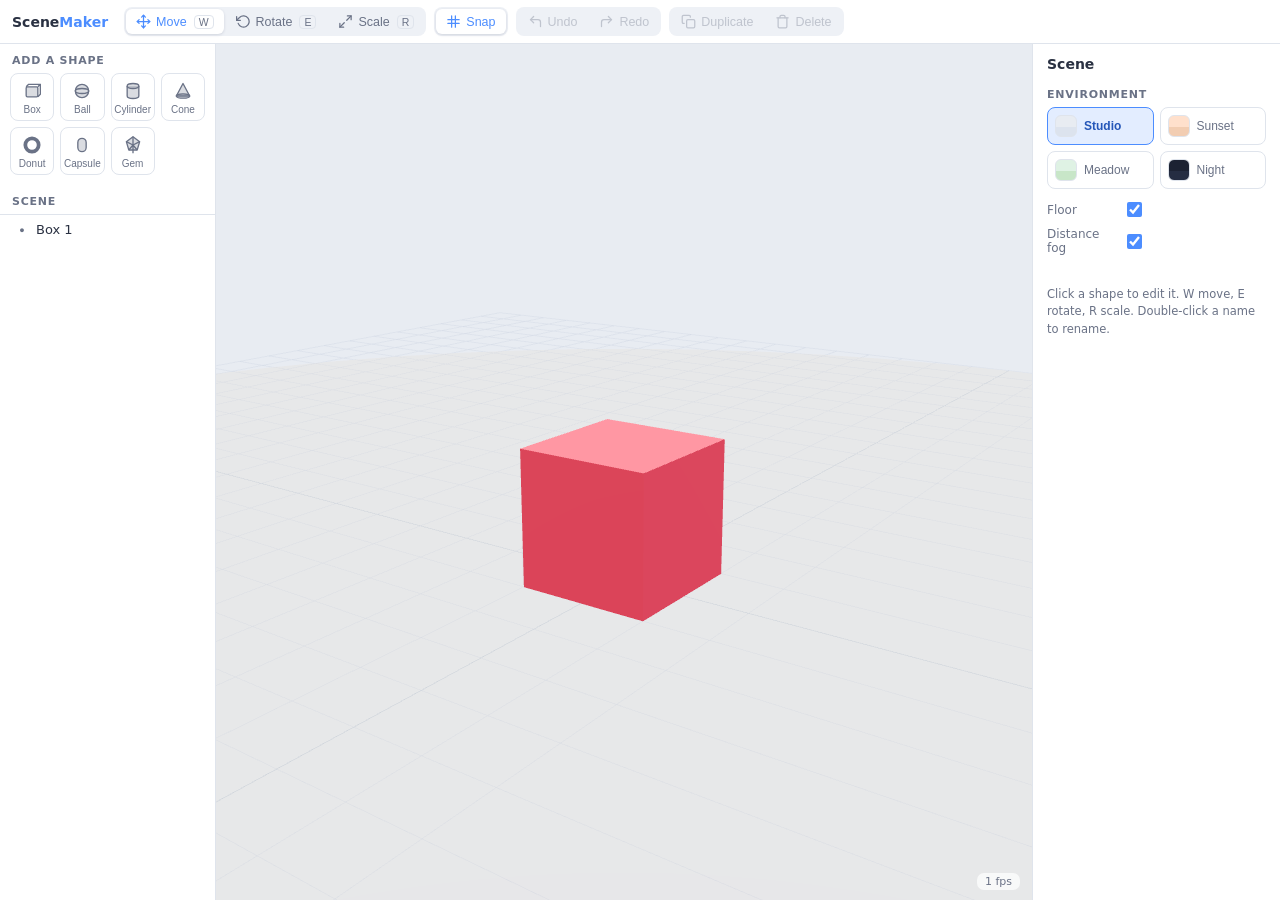
==== index.html @ c8811302 "SceneMaker Phase 1: editor core (scene tree, primitives, gizmos, finishes, environments) + Phase 0 e" ====
<!DOCTYPE html>
<html lang="en">
<head>
<meta charset="utf-8">
<meta name="viewport" content="width=device-width, initial-scale=1">
<title>SceneMaker</title>
<link rel="stylesheet" href="css/editor.css?v=1">
</head>
<body>
<div id="topbar">
  <span class="logo">Scene<em>Maker</em></span>
  <div class="tb-group">
    <button class="tb-btn" id="tb-move" title="Move (W)">
      <svg viewBox="0 0 24 24" fill="none" stroke="currentColor" stroke-width="2" stroke-linecap="round" stroke-linejoin="round"><polyline points="5 9 2 12 5 15"/><polyline points="9 5 12 2 15 5"/><polyline points="15 19 12 22 9 19"/><polyline points="19 9 22 12 19 15"/><line x1="2" y1="12" x2="22" y2="12"/><line x1="12" y1="2" x2="12" y2="22"/></svg>
      Move<span class="kbd">W</span>
    </button>
    <button class="tb-btn" id="tb-rotate" title="Rotate (E)">
      <svg viewBox="0 0 24 24" fill="none" stroke="currentColor" stroke-width="2" stroke-linecap="round" stroke-linejoin="round"><polyline points="1 4 1 10 7 10"/><path d="M3.51 15a9 9 0 1 0 2.13-9.36L1 10"/></svg>
      Rotate<span class="kbd">E</span>
    </button>
    <button class="tb-btn" id="tb-scale" title="Scale (R)">
      <svg viewBox="0 0 24 24" fill="none" stroke="currentColor" stroke-width="2" stroke-linecap="round" stroke-linejoin="round"><polyline points="15 3 21 3 21 9"/><polyline points="9 21 3 21 3 15"/><line x1="21" y1="3" x2="14" y2="10"/><line x1="3" y1="21" x2="10" y2="14"/></svg>
      Scale<span class="kbd">R</span>
    </button>
  </div>
  <div class="tb-group">
    <button class="tb-btn" id="tb-snap" title="Snap to grid">
      <svg viewBox="0 0 24 24" fill="none" stroke="currentColor" stroke-width="2" stroke-linecap="round"><path d="M3 9h18M3 15h18M9 3v18M15 3v18"/></svg>
      Snap
    </button>
  </div>
  <div class="tb-group">
    <button class="tb-btn" id="tb-undo" title="Undo (Ctrl+Z)">
      <svg viewBox="0 0 24 24" fill="none" stroke="currentColor" stroke-width="2" stroke-linecap="round" stroke-linejoin="round"><polyline points="9 14 4 9 9 4"/><path d="M20 20v-7a4 4 0 0 0-4-4H4"/></svg>
      Undo
    </button>
    <button class="tb-btn" id="tb-redo" title="Redo (Ctrl+Y)">
      <svg viewBox="0 0 24 24" fill="none" stroke="currentColor" stroke-width="2" stroke-linecap="round" stroke-linejoin="round"><polyline points="15 14 20 9 15 4"/><path d="M4 20v-7a4 4 0 0 1 4-4h12"/></svg>
      Redo
    </button>
  </div>
  <div class="tb-group">
    <button class="tb-btn" id="tb-dup" title="Duplicate (Ctrl+D)">
      <svg viewBox="0 0 24 24" fill="none" stroke="currentColor" stroke-width="2" stroke-linecap="round" stroke-linejoin="round"><rect x="9" y="9" width="13" height="13" rx="2"/><path d="M5 15H4a2 2 0 0 1-2-2V4a2 2 0 0 1 2-2h9a2 2 0 0 1 2 2v1"/></svg>
      Duplicate
    </button>
    <button class="tb-btn" id="tb-del" title="Delete (Del)">
      <svg viewBox="0 0 24 24" fill="none" stroke="currentColor" stroke-width="2" stroke-linecap="round" stroke-linejoin="round"><polyline points="3 6 5 6 21 6"/><path d="M19 6v14a2 2 0 0 1-2 2H7a2 2 0 0 1-2-2V6m3 0V4a2 2 0 0 1 2-2h4a2 2 0 0 1 2 2v2"/></svg>
      Delete
    </button>
  </div>
  <div class="tb-spacer"></div>
</div>

<div id="left">
  <h4>Add a shape</h4>
  <div id="add-palette"></div>
  <h4>Scene</h4>
  <div id="tree"></div>
  <div id="tree-empty">Your scene is empty.<br>Add a shape above!</div>
</div>

<div id="center">
  <canvas id="viewport"></canvas>
  <div id="fps"></div>
</div>

<div id="right">
  <div id="props"></div>
</div>

<script type="importmap">
  { "imports": { "three": "./vendor/three/three.module.min.js" } }
</script>
<script type="module" src="./js/app.mjs?v=1"></script>
<script>
  setInterval(function () {
    var el = document.getElementById('fps')
    if (el && window.SceneMakerApp) el.textContent = Math.round(1000 / SceneMakerApp.stats().frameMs) + ' fps'
  }, 500)
</script>
</body>
</html>
---- css/editor.css ----
/* SceneMaker editor. Light, soft, matches the platform's pastel look. */

:root {
  --bg: #eef1f6;
  --panel: #ffffff;
  --panel-border: #dfe4ec;
  --text: #2a3142;
  --text-dim: #6a7286;
  --accent: #4c8dff;
  --accent-soft: #e3edff;
  --danger: #e05c74;
  --radius: 10px;
}

* { box-sizing: border-box; }
html, body { margin: 0; height: 100%; overflow: hidden; }
body {
  font-family: system-ui, -apple-system, "Segoe UI", sans-serif;
  font-size: 13px;
  color: var(--text);
  background: var(--bg);
  display: grid;
  grid-template-rows: 44px 1fr;
  grid-template-columns: 216px 1fr 248px;
  grid-template-areas: "top top top" "left center right";
}

/* ---------------------------------------------------------------- topbar */
#topbar {
  grid-area: top;
  display: flex;
  align-items: center;
  gap: 8px;
  padding: 0 12px;
  background: var(--panel);
  border-bottom: 1px solid var(--panel-border);
}
#topbar .logo { font-weight: 700; font-size: 14px; margin-right: 8px; }
#topbar .logo em { color: var(--accent); font-style: normal; }
.tb-group { display: flex; gap: 2px; background: var(--bg); border-radius: 8px; padding: 2px; }
.tb-btn {
  border: 0; background: transparent; color: var(--text-dim);
  padding: 5px 10px; border-radius: 6px; cursor: pointer; font-size: 12.5px;
  display: flex; align-items: center; gap: 5px;
}
.tb-btn:hover { color: var(--text); }
.tb-btn.active { background: var(--panel); color: var(--accent); box-shadow: 0 1px 3px rgba(40,50,80,0.15); }
.tb-btn:disabled { opacity: 0.35; cursor: default; }
.tb-btn svg { width: 15px; height: 15px; }
.tb-spacer { flex: 1; }
.kbd { color: var(--text-dim); font-size: 10.5px; border: 1px solid var(--panel-border); border-radius: 4px; padding: 0 4px; margin-left: 2px; }

/* ---------------------------------------------------------------- left */
#left {
  grid-area: left;
  background: var(--panel);
  border-right: 1px solid var(--panel-border);
  display: flex;
  flex-direction: column;
  min-height: 0;
}
#left h4, #right h4 {
  margin: 0; padding: 10px 12px 6px;
  font-size: 11px; text-transform: uppercase; letter-spacing: 0.07em;
  color: var(--text-dim);
}
#add-palette {
  display: grid;
  grid-template-columns: repeat(4, 1fr);
  gap: 6px;
  padding: 0 10px 10px;
}
.add-btn {
  border: 1px solid var(--panel-border);
  background: var(--panel);
  border-radius: 8px;
  padding: 7px 2px 5px;
  cursor: pointer;
  color: var(--text-dim);
  display: flex; flex-direction: column; align-items: center; gap: 3px;
  font-size: 10px;
}
.add-btn:hover { border-color: var(--accent); color: var(--accent); background: var(--accent-soft); }
.add-btn svg { width: 20px; height: 20px; }

#tree { flex: 1; overflow-y: auto; padding: 2px 6px 10px; border-top: 1px solid var(--panel-border); }
#tree-empty { color: var(--text-dim); text-align: center; padding: 18px 10px; font-size: 12px; }
.tree-row {
  display: flex; align-items: center; gap: 6px;
  padding: 5px 8px; border-radius: 7px; cursor: pointer;
  user-select: none;
}
.tree-row:hover { background: var(--bg); }
.tree-row.selected { background: var(--accent-soft); color: #2456b8; }
.tree-row.hidden-obj .tree-name { opacity: 0.45; }
.tree-row .eye {
  border: 0; background: none; cursor: pointer; color: var(--text-dim);
  font-size: 9px; width: 16px; padding: 0;
}
.tree-row.selected .eye { color: #2456b8; }
.tree-name { flex: 1; overflow: hidden; text-overflow: ellipsis; white-space: nowrap; }
.tree-row input { flex: 1; min-width: 0; font-size: 12.5px; border: 1px solid var(--accent); border-radius: 5px; padding: 2px 5px; }

/* ---------------------------------------------------------------- center */
#center { grid-area: center; position: relative; min-width: 0; }
#viewport { position: absolute; inset: 0; width: 100%; height: 100%; display: block; touch-action: none; outline: none; }
#fps {
  position: absolute; bottom: 10px; right: 12px;
  background: rgba(255,255,255,0.72); border-radius: 7px; padding: 2px 8px;
  font-size: 11px; color: var(--text-dim); pointer-events: none;
}

/* ---------------------------------------------------------------- right */
#right {
  grid-area: right;
  background: var(--panel);
  border-left: 1px solid var(--panel-border);
  overflow-y: auto;
  padding-bottom: 16px;
}
#props h3 {
  margin: 0; padding: 12px 14px 4px; font-size: 14px;
  overflow: hidden; text-overflow: ellipsis; white-space: nowrap;
}
.prop-section { padding: 4px 14px 8px; }
.prop-section h4 { padding: 8px 0 6px !important; }
.prop-row { display: flex; align-items: center; gap: 8px; margin-bottom: 7px; }
.prop-row label { width: 68px; flex-shrink: 0; color: var(--text-dim); font-size: 12px; }
.prop-row input[type="range"] { flex: 1; accent-color: var(--accent); min-width: 0; }
.prop-row input[type="color"] { width: 44px; height: 26px; border: 1px solid var(--panel-border); border-radius: 6px; padding: 1px; background: var(--panel); cursor: pointer; }
.prop-row input[type="checkbox"] { accent-color: var(--accent); width: 15px; height: 15px; }
.vec3 { display: flex; gap: 4px; flex: 1; min-width: 0; }
.vec3 input {
  width: 100%; min-width: 0; font-size: 12px;
  border: 1px solid var(--panel-border); border-radius: 6px; padding: 4px 2px 4px 6px;
  color: var(--text);
}
.vec3 input:focus { border-color: var(--accent); outline: none; }

.finish-grid { display: grid; grid-template-columns: repeat(4, 1fr); gap: 5px; margin-bottom: 10px; }
.finish-btn {
  border: 1px solid var(--panel-border); background: var(--panel); border-radius: 7px;
  padding: 6px 2px; font-size: 11px; cursor: pointer; color: var(--text-dim);
}
.finish-btn:hover { border-color: var(--accent); color: var(--accent); }
.finish-btn.active { background: var(--accent-soft); border-color: var(--accent); color: #2456b8; font-weight: 600; }

.env-grid { display: grid; grid-template-columns: 1fr 1fr; gap: 6px; margin-bottom: 10px; }
.env-btn {
  border: 1px solid var(--panel-border); background: var(--panel); border-radius: 8px;
  padding: 7px; font-size: 12px; cursor: pointer; color: var(--text-dim);
  display: flex; align-items: center; gap: 7px;
}
.env-btn:hover { border-color: var(--accent); }
.env-btn.active { border-color: var(--accent); color: #2456b8; font-weight: 600; background: var(--accent-soft); }
.env-chip { width: 22px; height: 22px; border-radius: 6px; border: 1px solid var(--panel-border); flex-shrink: 0; }

.panel-hint { color: var(--text-dim); font-size: 11.5px; line-height: 1.55; padding: 4px 14px; }

/* Narrow screens: stack panels over the viewport edges. */
@media (max-width: 860px) {
  body { grid-template-columns: 176px 1fr 210px; }
  #add-palette { grid-template-columns: repeat(3, 1fr); }
  .prop-row label { width: 52px; }
}
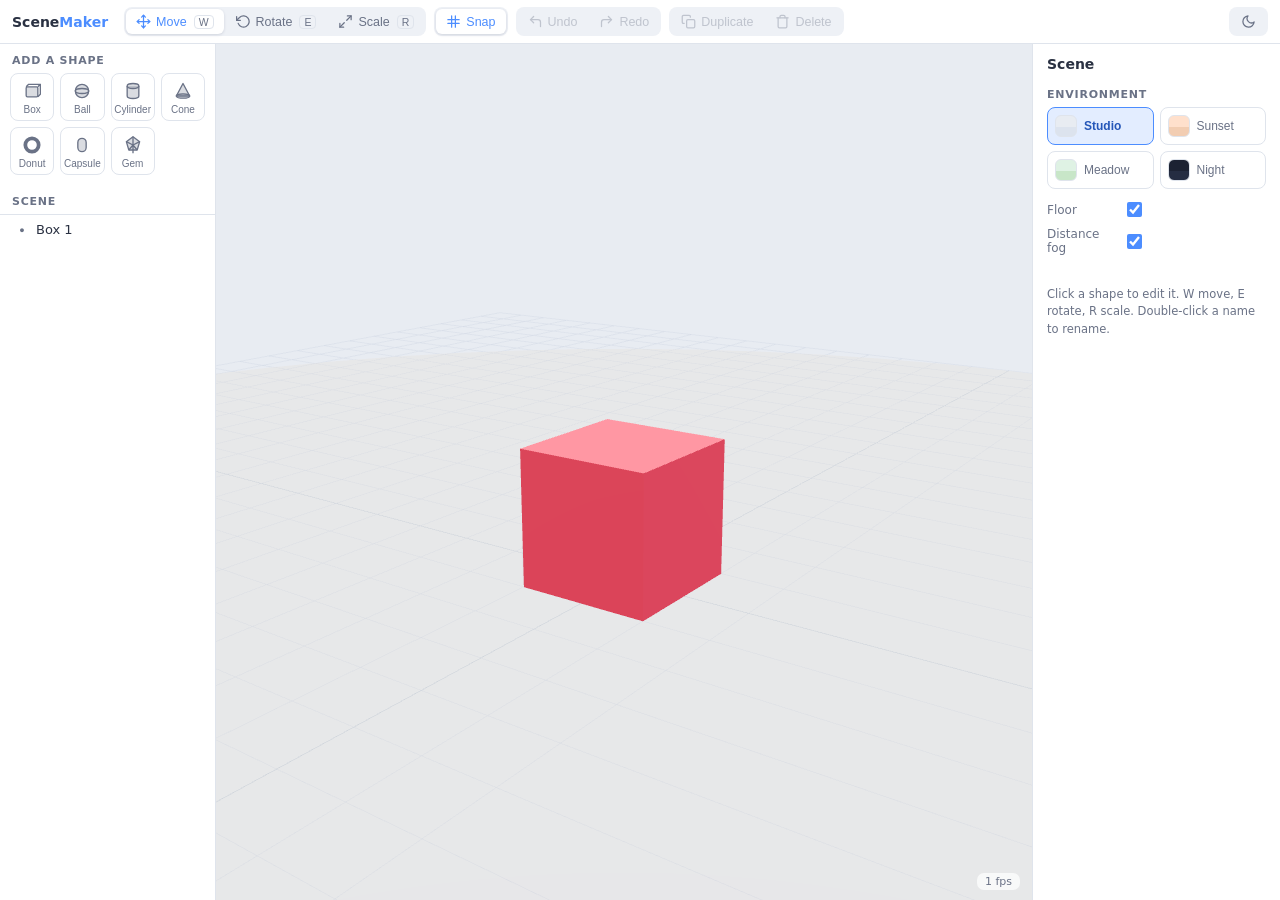
==== commit d7175d58: "Dark mode: data-theme variable palette, topbar toggle with per-app override, setDefaultTheme surface" ====
--- a/index.html
+++ b/index.html
@@ -4,7 +4,7 @@
 <meta charset="utf-8">
 <meta name="viewport" content="width=device-width, initial-scale=1">
 <title>SceneMaker</title>
-<link rel="stylesheet" href="css/editor.css?v=1">
+<link rel="stylesheet" href="css/editor.css?v=2">
 </head>
 <body>
 <div id="topbar">
@@ -50,6 +50,12 @@
     </button>
   </div>
   <div class="tb-spacer"></div>
+  <div class="tb-group">
+    <button class="tb-btn" id="tb-theme" title="Light / dark mode">
+      <svg id="theme-icon-moon" viewBox="0 0 24 24" fill="none" stroke="currentColor" stroke-width="2" stroke-linecap="round" stroke-linejoin="round"><path d="M21 12.79A9 9 0 1 1 11.21 3 7 7 0 0 0 21 12.79z"/></svg>
+      <svg id="theme-icon-sun" style="display:none" viewBox="0 0 24 24" fill="none" stroke="currentColor" stroke-width="2" stroke-linecap="round" stroke-linejoin="round"><circle cx="12" cy="12" r="5"/><line x1="12" y1="1" x2="12" y2="3"/><line x1="12" y1="21" x2="12" y2="23"/><line x1="4.22" y1="4.22" x2="5.64" y2="5.64"/><line x1="18.36" y1="18.36" x2="19.78" y2="19.78"/><line x1="1" y1="12" x2="3" y2="12"/><line x1="21" y1="12" x2="23" y2="12"/><line x1="4.22" y1="19.78" x2="5.64" y2="18.36"/><line x1="18.36" y1="5.64" x2="19.78" y2="4.22"/></svg>
+    </button>
+  </div>
 </div>
 
 <div id="left">
@@ -72,7 +78,7 @@
 <script type="importmap">
   { "imports": { "three": "./vendor/three/three.module.min.js" } }
 </script>
-<script type="module" src="./js/app.mjs?v=1"></script>
+<script type="module" src="./js/app.mjs?v=2"></script>
 <script>
   setInterval(function () {
     var el = document.getElementById('fps')
--- a/css/editor.css
+++ b/css/editor.css
@@ -7,9 +7,24 @@
   --text: #2a3142;
   --text-dim: #6a7286;
   --accent: #4c8dff;
+  --accent-strong: #2456b8;
   --accent-soft: #e3edff;
   --danger: #e05c74;
+  --chip-bg: rgba(255, 255, 255, 0.72);
   --radius: 10px;
+}
+
+:root[data-theme="dark"] {
+  --bg: #14171e;
+  --panel: #1d222c;
+  --panel-border: #2b3140;
+  --text: #dde3ee;
+  --text-dim: #8d97ab;
+  --accent: #5c9aff;
+  --accent-strong: #9cc0ff;
+  --accent-soft: #223049;
+  --danger: #ef7089;
+  --chip-bg: rgba(29, 34, 44, 0.78);
 }
 
 * { box-sizing: border-box; }
@@ -91,22 +106,22 @@
   user-select: none;
 }
 .tree-row:hover { background: var(--bg); }
-.tree-row.selected { background: var(--accent-soft); color: #2456b8; }
+.tree-row.selected { background: var(--accent-soft); color: var(--accent-strong); }
 .tree-row.hidden-obj .tree-name { opacity: 0.45; }
 .tree-row .eye {
   border: 0; background: none; cursor: pointer; color: var(--text-dim);
   font-size: 9px; width: 16px; padding: 0;
 }
-.tree-row.selected .eye { color: #2456b8; }
+.tree-row.selected .eye { color: var(--accent-strong); }
 .tree-name { flex: 1; overflow: hidden; text-overflow: ellipsis; white-space: nowrap; }
-.tree-row input { flex: 1; min-width: 0; font-size: 12.5px; border: 1px solid var(--accent); border-radius: 5px; padding: 2px 5px; }
+.tree-row input { flex: 1; min-width: 0; font-size: 12.5px; border: 1px solid var(--accent); border-radius: 5px; padding: 2px 5px; color: var(--text); background: var(--bg); }
 
 /* ---------------------------------------------------------------- center */
 #center { grid-area: center; position: relative; min-width: 0; }
 #viewport { position: absolute; inset: 0; width: 100%; height: 100%; display: block; touch-action: none; outline: none; }
 #fps {
   position: absolute; bottom: 10px; right: 12px;
-  background: rgba(255,255,255,0.72); border-radius: 7px; padding: 2px 8px;
+  background: var(--chip-bg); border-radius: 7px; padding: 2px 8px;
   font-size: 11px; color: var(--text-dim); pointer-events: none;
 }
 
@@ -133,7 +148,7 @@
 .vec3 input {
   width: 100%; min-width: 0; font-size: 12px;
   border: 1px solid var(--panel-border); border-radius: 6px; padding: 4px 2px 4px 6px;
-  color: var(--text);
+  color: var(--text); background: var(--bg);
 }
 .vec3 input:focus { border-color: var(--accent); outline: none; }
 
@@ -143,7 +158,7 @@
   padding: 6px 2px; font-size: 11px; cursor: pointer; color: var(--text-dim);
 }
 .finish-btn:hover { border-color: var(--accent); color: var(--accent); }
-.finish-btn.active { background: var(--accent-soft); border-color: var(--accent); color: #2456b8; font-weight: 600; }
+.finish-btn.active { background: var(--accent-soft); border-color: var(--accent); color: var(--accent-strong); font-weight: 600; }
 
 .env-grid { display: grid; grid-template-columns: 1fr 1fr; gap: 6px; margin-bottom: 10px; }
 .env-btn {
@@ -152,7 +167,7 @@
   display: flex; align-items: center; gap: 7px;
 }
 .env-btn:hover { border-color: var(--accent); }
-.env-btn.active { border-color: var(--accent); color: #2456b8; font-weight: 600; background: var(--accent-soft); }
+.env-btn.active { border-color: var(--accent); color: var(--accent-strong); font-weight: 600; background: var(--accent-soft); }
 .env-chip { width: 22px; height: 22px; border-radius: 6px; border: 1px solid var(--panel-border); flex-shrink: 0; }
 
 .panel-hint { color: var(--text-dim); font-size: 11.5px; line-height: 1.55; padding: 4px 14px; }
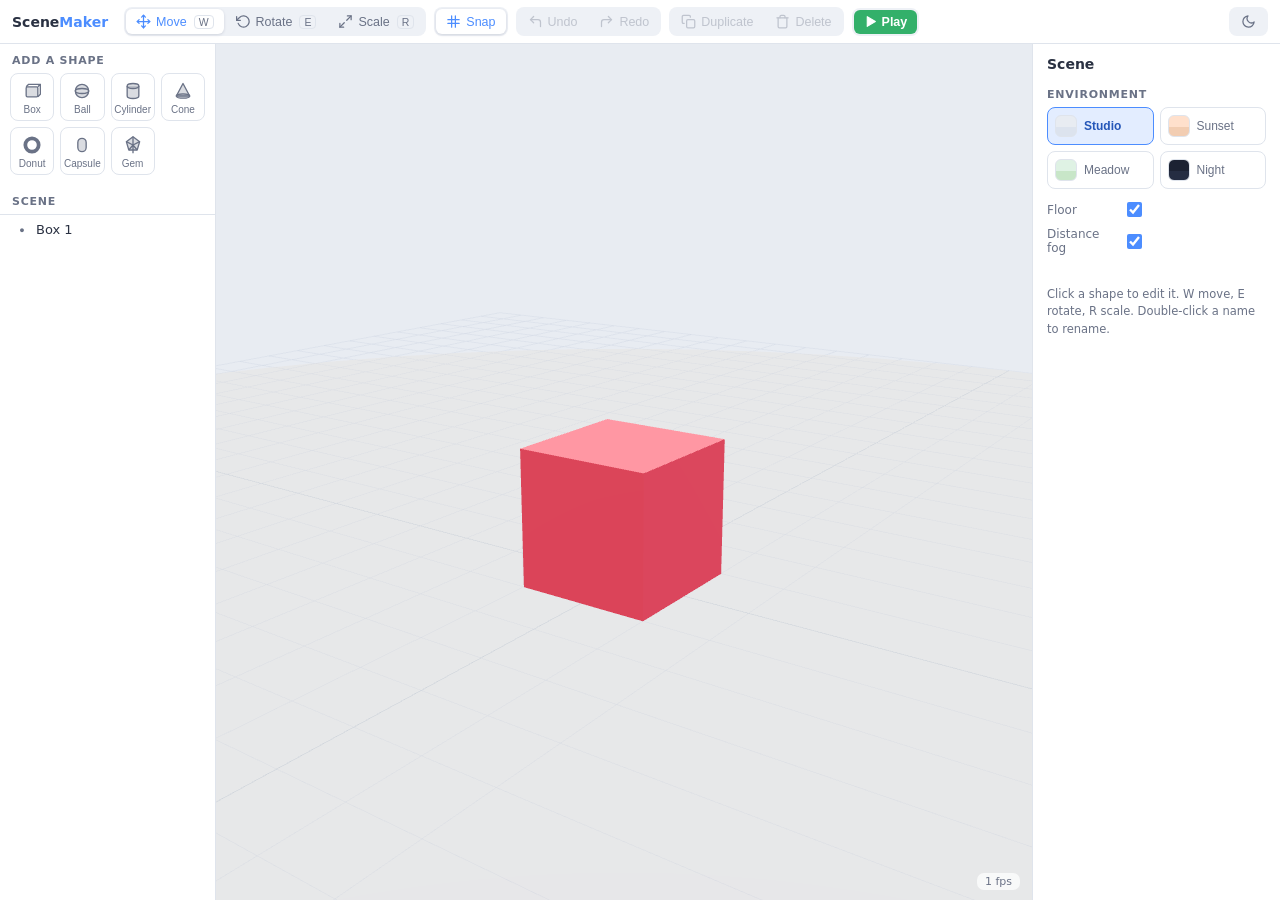
==== commit 3ab83d5b: "Phase 2 slice 1: interaction recipes + Play mode. 8 recipes (press/hover grow/hover glow/spin/bob/ju" ====
--- a/index.html
+++ b/index.html
@@ -4,7 +4,7 @@
 <meta charset="utf-8">
 <meta name="viewport" content="width=device-width, initial-scale=1">
 <title>SceneMaker</title>
-<link rel="stylesheet" href="css/editor.css?v=2">
+<link rel="stylesheet" href="css/editor.css?v=3">
 </head>
 <body>
 <div id="topbar">
@@ -49,6 +49,13 @@
       Delete
     </button>
   </div>
+  <div class="tb-group">
+    <button class="tb-btn play-btn" id="tb-play" title="Try your scene">
+      <svg id="play-icon-go" viewBox="0 0 24 24" fill="currentColor" stroke="currentColor" stroke-width="2" stroke-linejoin="round"><polygon points="6 3 21 12 6 21 6 3"/></svg>
+      <svg id="play-icon-stop" style="display:none" viewBox="0 0 24 24" fill="currentColor" stroke="currentColor" stroke-width="2"><rect x="5" y="5" width="14" height="14" rx="2"/></svg>
+      <span id="play-label">Play</span>
+    </button>
+  </div>
   <div class="tb-spacer"></div>
   <div class="tb-group">
     <button class="tb-btn" id="tb-theme" title="Light / dark mode">
@@ -78,7 +85,7 @@
 <script type="importmap">
   { "imports": { "three": "./vendor/three/three.module.min.js" } }
 </script>
-<script type="module" src="./js/app.mjs?v=2"></script>
+<script type="module" src="./js/app.mjs?v=3"></script>
 <script>
   setInterval(function () {
     var el = document.getElementById('fps')
--- a/css/editor.css
+++ b/css/editor.css
@@ -172,6 +172,35 @@
 
 .panel-hint { color: var(--text-dim); font-size: 11.5px; line-height: 1.55; padding: 4px 14px; }
 
+/* ------------------------------------------------------------- play button */
+.play-btn { color: #fff !important; background: #33b06a !important; font-weight: 600; }
+.play-btn:hover { background: #2c9d5e !important; }
+.play-btn.playing { background: var(--danger) !important; }
+.play-btn svg { width: 13px; height: 13px; }
+
+/* ------------------------------------------------------------- recipes */
+.recipe-chip {
+  border: 1px solid var(--panel-border); border-radius: 9px;
+  padding: 8px 10px 2px; margin-bottom: 8px; background: var(--bg);
+}
+.recipe-head { display: flex; align-items: center; justify-content: space-between; margin-bottom: 6px; font-weight: 600; font-size: 12.5px; }
+.recipe-del { border: 0; background: none; color: var(--text-dim); cursor: pointer; font-size: 12px; padding: 2px 4px; }
+.recipe-del:hover { color: var(--danger); }
+.recipe-chip select {
+  flex: 1; min-width: 0; font-size: 12px; padding: 3px 6px;
+  border: 1px solid var(--panel-border); border-radius: 6px;
+  color: var(--text); background: var(--panel);
+}
+.recipe-grid { display: flex; flex-direction: column; gap: 4px; margin-bottom: 6px; }
+.recipe-btn {
+  border: 1px dashed var(--panel-border); background: none; border-radius: 7px;
+  padding: 5px 8px; font-size: 11.5px; cursor: pointer; color: var(--text-dim);
+  text-align: left;
+}
+.recipe-btn:hover:not(:disabled) { border-color: var(--accent); color: var(--accent); }
+.recipe-btn:disabled { opacity: 0.35; cursor: default; }
+.recipe-hint { padding: 2px 0 6px; }
+
 /* Narrow screens: stack panels over the viewport edges. */
 @media (max-width: 860px) {
   body { grid-template-columns: 176px 1fr 210px; }
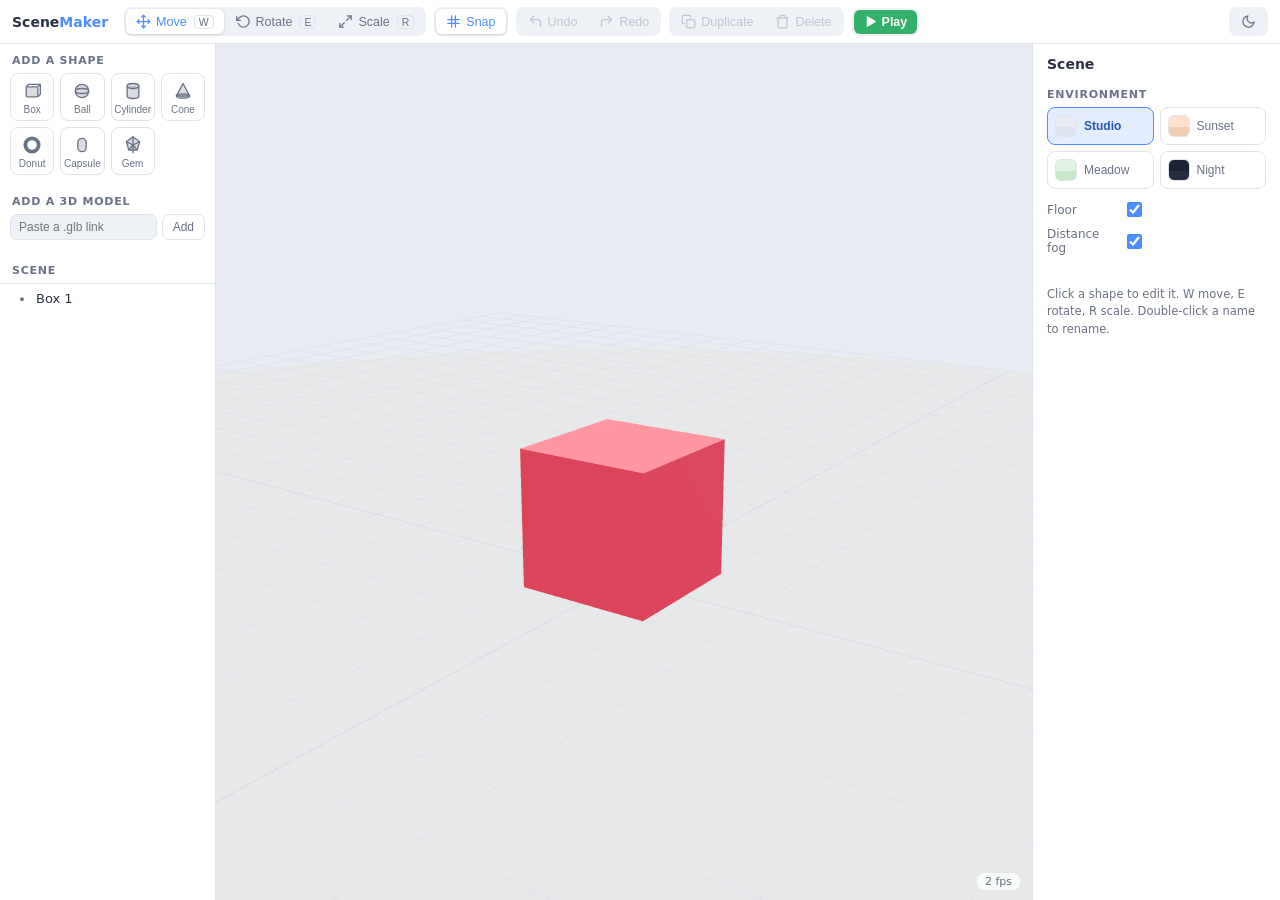
==== commit 6521a4fc: "Models by URL: 'model' object type loads GLB (https or same-origin, 20MB cap, sanitized), auto-fit +" ====
--- a/index.html
+++ b/index.html
@@ -4,7 +4,7 @@
 <meta charset="utf-8">
 <meta name="viewport" content="width=device-width, initial-scale=1">
 <title>SceneMaker</title>
-<link rel="stylesheet" href="css/editor.css?v=3">
+<link rel="stylesheet" href="css/editor.css?v=4">
 </head>
 <body>
 <div id="topbar">
@@ -68,6 +68,14 @@
 <div id="left">
   <h4>Add a shape</h4>
   <div id="add-palette"></div>
+  <h4>Add a 3D model</h4>
+  <div id="model-block">
+    <div id="model-row">
+      <input id="model-url" type="text" placeholder="Paste a .glb link" maxlength="500">
+      <button id="model-add" title="Add model">Add</button>
+    </div>
+    <div id="model-error"></div>
+  </div>
   <h4>Scene</h4>
   <div id="tree"></div>
   <div id="tree-empty">Your scene is empty.<br>Add a shape above!</div>
@@ -85,7 +93,7 @@
 <script type="importmap">
   { "imports": { "three": "./vendor/three/three.module.min.js" } }
 </script>
-<script type="module" src="./js/app.mjs?v=3"></script>
+<script type="module" src="./js/app.mjs?v=5"></script>
 <script>
   setInterval(function () {
     var el = document.getElementById('fps')
--- a/css/editor.css
+++ b/css/editor.css
@@ -201,6 +201,24 @@
 .recipe-btn:disabled { opacity: 0.35; cursor: default; }
 .recipe-hint { padding: 2px 0 6px; }
 
+/* ------------------------------------------------------------- add model */
+#model-block { padding: 0 10px 10px; }
+#model-row { display: flex; gap: 5px; }
+#model-row input {
+  flex: 1; min-width: 0; font-size: 12px; padding: 5px 8px;
+  border: 1px solid var(--panel-border); border-radius: 7px;
+  color: var(--text); background: var(--bg);
+}
+#model-row input:focus { border-color: var(--accent); outline: none; }
+#model-row button {
+  border: 1px solid var(--panel-border); background: var(--panel); border-radius: 7px;
+  padding: 5px 10px; font-size: 12px; cursor: pointer; color: var(--text-dim);
+}
+#model-row button:hover { border-color: var(--accent); color: var(--accent); }
+#model-error { color: var(--danger); font-size: 11px; padding-top: 4px; line-height: 1.4; }
+.model-link { padding: 2px 0 4px; overflow: hidden; text-overflow: ellipsis; white-space: nowrap; }
+.model-error-note { color: var(--danger); padding: 0 0 6px; }
+
 /* Narrow screens: stack panels over the viewport edges. */
 @media (max-width: 860px) {
   body { grid-template-columns: 176px 1fr 210px; }
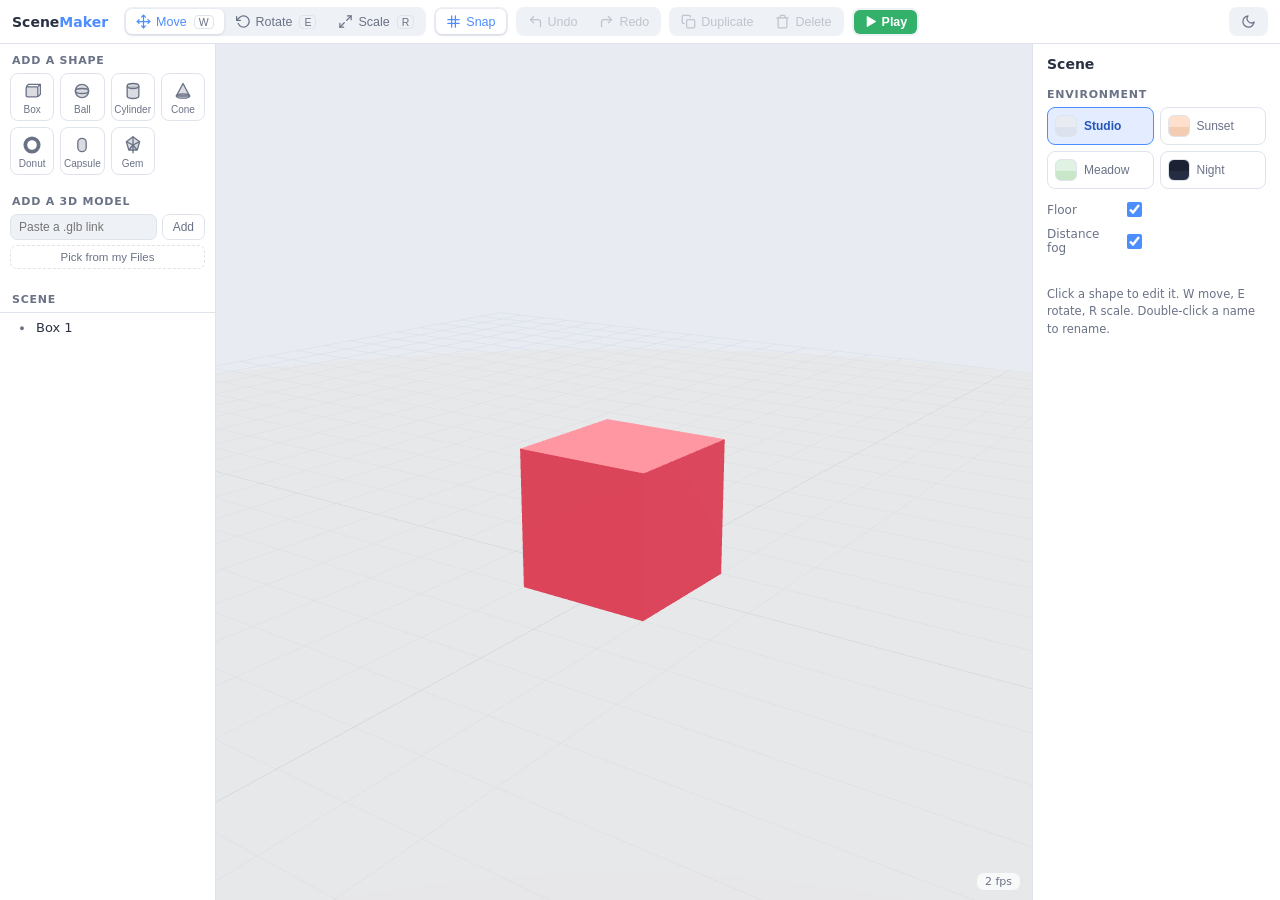
==== commit 0dd470ec: "Pick from my Files: app announces scenemaker:pickModel, adapter opens the platform asset picker (mod" ====
--- a/index.html
+++ b/index.html
@@ -4,7 +4,7 @@
 <meta charset="utf-8">
 <meta name="viewport" content="width=device-width, initial-scale=1">
 <title>SceneMaker</title>
-<link rel="stylesheet" href="css/editor.css?v=4">
+<link rel="stylesheet" href="css/editor.css?v=5">
 </head>
 <body>
 <div id="topbar">
@@ -74,6 +74,7 @@
       <input id="model-url" type="text" placeholder="Paste a .glb link" maxlength="500">
       <button id="model-add" title="Add model">Add</button>
     </div>
+    <button id="model-pick">Pick from my Files</button>
     <div id="model-error"></div>
   </div>
   <h4>Scene</h4>
@@ -93,7 +94,7 @@
 <script type="importmap">
   { "imports": { "three": "./vendor/three/three.module.min.js" } }
 </script>
-<script type="module" src="./js/app.mjs?v=5"></script>
+<script type="module" src="./js/app.mjs?v=6"></script>
 <script>
   setInterval(function () {
     var el = document.getElementById('fps')
--- a/css/editor.css
+++ b/css/editor.css
@@ -215,6 +215,12 @@
   padding: 5px 10px; font-size: 12px; cursor: pointer; color: var(--text-dim);
 }
 #model-row button:hover { border-color: var(--accent); color: var(--accent); }
+#model-pick {
+  width: 100%; margin-top: 5px;
+  border: 1px dashed var(--panel-border); background: none; border-radius: 7px;
+  padding: 5px 8px; font-size: 11.5px; cursor: pointer; color: var(--text-dim);
+}
+#model-pick:hover { border-color: var(--accent); color: var(--accent); }
 #model-error { color: var(--danger); font-size: 11px; padding-top: 4px; line-height: 1.4; }
 .model-link { padding: 2px 0 4px; overflow: hidden; text-overflow: ellipsis; white-space: nowrap; }
 .model-error-note { color: var(--danger); padding: 0 0 6px; }
